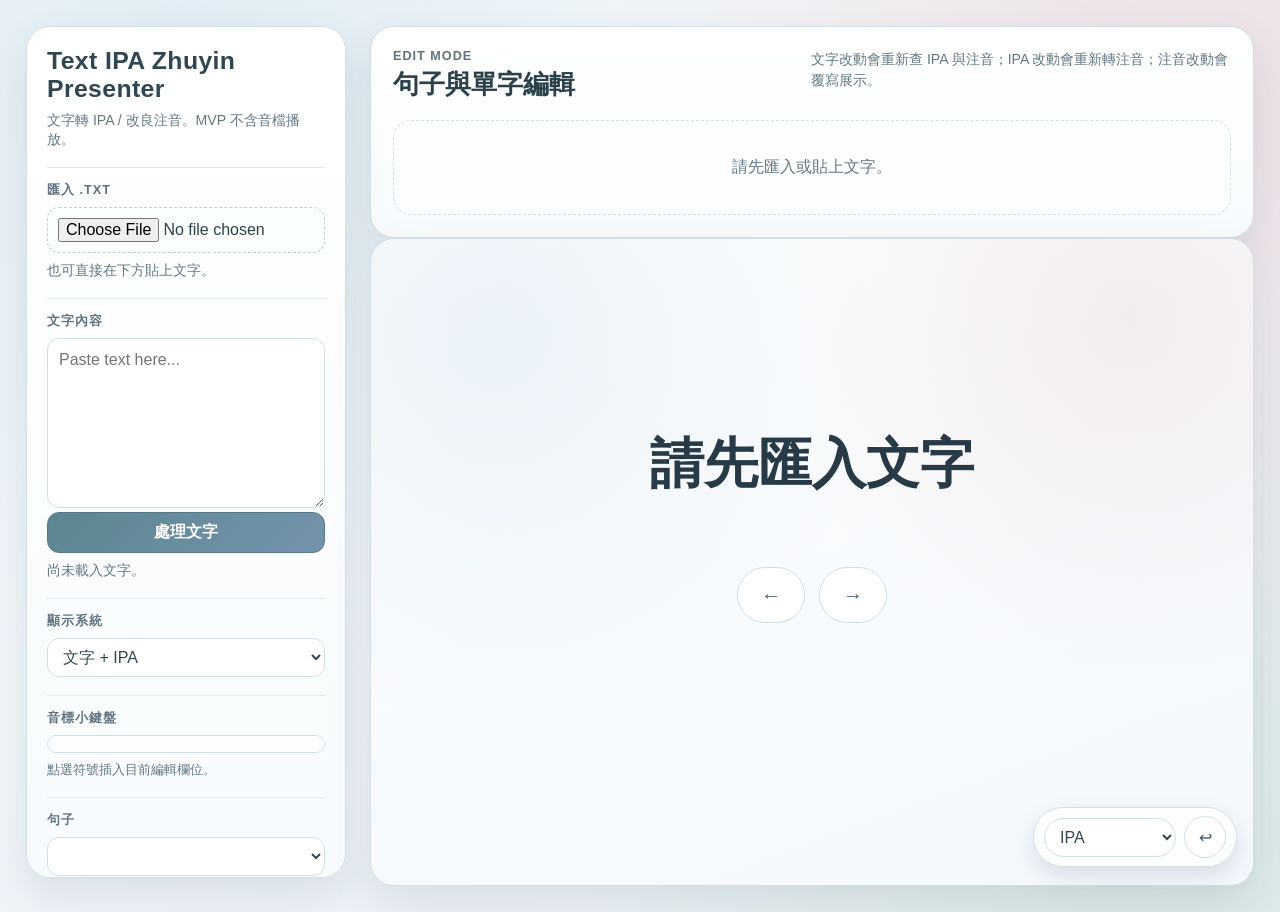
==== app/index.html @ 414f188d "Build standalone browser-executable text IPA/Zhuyin presenter" ====
<!doctype html>
<html lang="zh-Hant">
  <head>
    <meta charset="utf-8">
    <meta name="viewport" content="width=device-width, initial-scale=1">
    <title>Text IPA Zhuyin Presenter</title>
    <link rel="stylesheet" href="styles.css">
  </head>
  <body class="edit-mode">
    <div class="app-shell">
      <aside class="side-panel">
        <section class="brand">
          <h1>Text IPA Zhuyin Presenter</h1>
          <p>文字轉 IPA / 改良注音。MVP 不含音檔播放。</p>
        </section>

        <section class="panel-group">
          <label for="txtInput">匯入 .txt</label>
          <input id="txtInput" type="file" accept=".txt,text/plain">
          <p class="hint">也可直接在下方貼上文字。</p>
        </section>

        <section class="panel-group">
          <label for="textInput">文字內容</label>
          <textarea id="textInput" placeholder="Paste text here..."></textarea>
          <button id="processBtn" class="primary" type="button">處理文字</button>
          <p id="statusLine" class="status-line">尚未載入文字。</p>
        </section>

        <section class="panel-group">
          <label for="displaySystemSelect">顯示系統</label>
          <select id="displaySystemSelect">
            <option value="ipa">文字 + IPA</option>
            <option value="zhuyin_plus">文字 + 改良注音</option>
          </select>
        </section>

        <section class="panel-group">
          <label id="keyboardLabel">音標小鍵盤</label>
          <div id="phonemeKeyboard" class="phoneme-keyboard"></div>
          <p id="keyboardHelp">點選符號插入目前編輯欄位。</p>
        </section>

        <section class="panel-group">
          <label for="sentenceSelect">句子</label>
          <select id="sentenceSelect"></select>
          <div class="jump-controls">
            <button id="prevSentenceBtn" type="button">上一句</button>
            <button id="nextSentenceBtn" type="button">下一句</button>
          </div>
        </section>

        <section class="panel-group button-stack">
          <button id="editModeBtn" class="secondary" type="button">編輯模式</button>
          <button id="presentationModeBtn" class="secondary" type="button">展示模式</button>
          <button id="exportJsonBtn" class="secondary" type="button">匯出 JSON</button>
        </section>
      </aside>

      <main class="content">
        <section id="editSection" class="edit-section panel-card">
          <header class="section-header">
            <div>
              <p class="eyebrow">Edit Mode</p>
              <h2>句子與單字編輯</h2>
            </div>
            <p class="mode-help">文字改動會重新查 IPA 與注音；IPA 改動會重新轉注音；注音改動會覆寫展示。</p>
          </header>
          <div id="sentenceEditor" class="sentence-editor empty-state">請先匯入或貼上文字。</div>
        </section>

        <section id="presentationSection" class="presentation-section" hidden>
          <div class="presentation-stage">
            <p id="presentationSentenceText" class="presentation-sentence-text">請先匯入文字</p>
            <div id="presentationPhonemeLine" class="presentation-phoneme-line"></div>
            <div class="presentation-main-controls">
              <button id="presentationPrevSentenceBtn" class="presentation-main-btn" type="button" aria-label="上一句">←</button>
              <button id="presentationNextSentenceBtn" class="presentation-main-btn" type="button" aria-label="下一句">→</button>
            </div>
          </div>
          <div class="presentation-floating presentation-utility-cluster">
            <select id="presentationDisplaySystemSelect" aria-label="顯示系統">
              <option value="ipa">IPA</option>
              <option value="zhuyin_plus">改良注音</option>
            </select>
            <button id="presentationReturnBtn" class="presentation-utility-btn presentation-return-btn" type="button" aria-label="回編輯模式">↩</button>
          </div>
        </section>
      </main>
    </div>

    <script src="browser_data.js"></script>
    <script src="browser_pipeline.js"></script>
    <script src="app.js"></script>
  </body>
</html>
---- app/styles.css ----
:root {
  --bg-main: #eff4f8;
  --bg-panel: #fdfefe;
  --bg-card: #ffffff;
  --text-main: #2c404a;
  --text-muted: #637783;
  --border: #d3dfe7;
  --accent: #5d8690;
  --accent-strong: #476b74;
  --warning: #99664f;
  --danger: #9e5461;
  --shadow: 0 18px 42px rgba(67, 89, 104, 0.12);
}

* {
  box-sizing: border-box;
}

body {
  margin: 0;
  font-family: "IBM Plex Sans", "Source Sans 3", "Noto Sans", sans-serif;
  color: var(--text-main);
  background:
    radial-gradient(circle at 15% 8%, rgba(219, 233, 242, 0.85) 0, rgba(219, 233, 242, 0) 44%),
    radial-gradient(circle at 92% 12%, rgba(233, 214, 220, 0.7) 0, rgba(233, 214, 220, 0) 42%),
    radial-gradient(circle at 88% 88%, rgba(157, 192, 162, 0.22) 0, rgba(157, 192, 162, 0) 40%),
    linear-gradient(155deg, #f7fafc, #e9f0f5);
  min-height: 100vh;
}

.app-shell {
  display: grid;
  grid-template-columns: 320px 1fr;
  gap: 24px;
  padding: 26px;
}

.side-panel,
.panel-card {
  background: linear-gradient(180deg, #ffffff 0%, #f7fbfd 100%);
  border: 1px solid var(--border);
  border-radius: 24px;
  box-shadow: var(--shadow);
}

.side-panel {
  padding: 20px;
  position: sticky;
  top: 24px;
  max-height: calc(100vh - 48px);
  overflow-y: auto;
}

.brand h1 {
  margin: 0;
  font-family: "Alegreya Sans", "IBM Plex Sans", sans-serif;
  font-size: 1.55rem;
  letter-spacing: 0.015em;
  color: #304650;
}

.brand p,
.hint,
.status-line,
.mode-help {
  color: var(--text-muted);
  font-size: 0.88rem;
}

.brand p,
.hint,
.status-line {
  margin: 8px 0 0;
}

.panel-group {
  margin-top: 18px;
  padding-top: 14px;
  border-top: 1px solid #e4ecf2;
}

label,
.eyebrow {
  display: block;
  font-weight: 700;
  color: #5f727e;
  font-size: 0.79rem;
  letter-spacing: 0.08em;
  text-transform: uppercase;
}

label {
  margin-bottom: 8px;
}

select,
textarea,
button,
input {
  font: inherit;
}

select,
textarea,
input[type="text"] {
  width: 100%;
  padding: 9px 11px;
  border-radius: 12px;
  border: 1px solid var(--border);
  background: #ffffff;
  color: #314650;
  transition: border-color 0.2s ease, box-shadow 0.2s ease;
}

input[type="file"] {
  width: 100%;
  border: 1px dashed #bfd2c4;
  border-radius: 12px;
  padding: 10px;
  background: #fbfffc;
}

textarea {
  min-height: 170px;
  resize: vertical;
  line-height: 1.45;
}

select:focus,
textarea:focus,
input:focus {
  outline: none;
  border-color: #9fb8c4;
  box-shadow: 0 0 0 3px rgba(115, 147, 172, 0.16);
}

button {
  border: 1px solid var(--border);
  border-radius: 12px;
  padding: 9px 12px;
  background: #ffffff;
  cursor: pointer;
  color: #425964;
  transition: all 0.2s ease;
}

button:hover {
  border-color: #a6bbc8;
  transform: translateY(-1px);
}

button.primary {
  width: 100%;
  background: linear-gradient(135deg, #5d8690, #7393ac);
  color: #fff;
  border-color: #567987;
  font-weight: 700;
}

button.secondary {
  width: 100%;
  background: linear-gradient(135deg, #92a8b6, #7f98a9);
  color: #fff;
  border-color: #6f8899;
  font-weight: 700;
}

.button-stack {
  display: grid;
  gap: 8px;
}

.jump-controls {
  margin-top: 10px;
  display: grid;
  grid-template-columns: 1fr 1fr;
  gap: 8px;
}

.content {
  min-width: 0;
}

.edit-section {
  padding: 22px;
}

.section-header {
  display: flex;
  align-items: flex-start;
  justify-content: space-between;
  gap: 18px;
  margin-bottom: 18px;
}

.section-header h2 {
  margin: 4px 0 0;
  font-size: 1.65rem;
}

.eyebrow {
  margin: 0;
}

.mode-help {
  max-width: 420px;
  margin: 0;
  line-height: 1.5;
}

.sentence-editor {
  display: grid;
  gap: 18px;
}

.empty-state {
  padding: 36px;
  text-align: center;
  color: var(--text-muted);
  border: 1px dashed var(--border);
  border-radius: 18px;
  background: rgba(255, 255, 255, 0.54);
}

.sentence-card {
  border: 1px solid #dbe6ed;
  border-radius: 20px;
  background: #fff;
  padding: 18px;
  box-shadow: 0 10px 24px rgba(67, 89, 104, 0.08);
}

.sentence-card.active {
  border-color: #99b6c4;
  box-shadow: 0 14px 32px rgba(67, 89, 104, 0.14);
}

.sentence-card header {
  display: flex;
  justify-content: space-between;
  align-items: center;
  gap: 12px;
  margin-bottom: 12px;
}

.sentence-card h3 {
  margin: 0;
  font-size: 1.05rem;
}

.sentence-text-input {
  width: 100%;
  min-height: 78px;
  margin-bottom: 14px;
}

.word-list {
  display: grid;
  gap: 10px;
}

.word-row {
  display: grid;
  grid-template-columns: minmax(120px, 0.85fr) minmax(220px, 1.6fr) minmax(180px, 1fr);
  gap: 10px;
  align-items: start;
  padding: 12px;
  border-radius: 14px;
  background: #f8fbfd;
  border: 1px solid #e4edf3;
}

.field-label {
  margin: 0 0 6px;
  color: var(--text-muted);
  font-size: 0.75rem;
  font-weight: 700;
  letter-spacing: 0.08em;
  text-transform: uppercase;
}

.ipa-input {
  font-family: "JetBrains Mono", "Fira Code", monospace;
}

.editable-token-input.active {
  border-color: #8eabb8;
  box-shadow: 0 0 0 3px rgba(115, 147, 172, 0.18);
}

.display-preview {
  min-height: 38px;
  padding: 8px 10px;
  border: 1px solid #dce7ed;
  border-radius: 12px;
  background: #ffffff;
  font-family: "JetBrains Mono", "Fira Code", monospace;
  line-height: 1.4;
}

.source-tag {
  display: inline-flex;
  align-items: center;
  min-height: 28px;
  padding: 4px 8px;
  border-radius: 999px;
  background: #edf4f8;
  color: #58707c;
  font-size: 0.78rem;
}

.phoneme-keyboard {
  display: flex;
  flex-wrap: wrap;
  gap: 6px;
  max-height: 188px;
  overflow-y: auto;
  padding: 8px;
  border: 1px solid var(--border);
  border-radius: 10px;
  background: rgba(255, 255, 255, 0.6);
}

.key-chip {
  border: 1px solid var(--border);
  border-radius: 999px;
  background: #fff;
  padding: 4px 9px;
  font-size: 0.82rem;
  line-height: 1.2;
  color: var(--text-main);
}

.key-chip:hover {
  border-color: var(--accent);
}

#keyboardHelp {
  margin: 8px 0 0;
  color: var(--text-muted);
  font-size: 0.84rem;
}

#keyboardHelp.status-error {
  color: var(--danger);
}

.presentation-section {
  position: relative;
  --presentation-scale: 1;
  min-height: 72vh;
  padding: 26px 26px 96px;
  background:
    radial-gradient(circle at 14% 14%, rgba(219, 233, 242, 0.52), rgba(219, 233, 242, 0) 42%),
    radial-gradient(circle at 86% 12%, rgba(233, 214, 220, 0.42), rgba(233, 214, 220, 0) 38%),
    linear-gradient(160deg, #fefefe, #f3f8fc);
  border: 1px solid var(--border);
  border-radius: 24px;
  box-shadow: var(--shadow);
  display: flex;
  align-items: center;
}

.presentation-stage {
  max-width: min(1280px, calc(100vw - 32px));
  width: 100%;
  margin: 0 auto;
  text-align: center;
  display: flex;
  flex-direction: column;
  gap: 30px;
}

.presentation-sentence-text {
  margin: 0;
  font-family: "Alegreya Sans", "IBM Plex Sans", sans-serif;
  font-size: clamp(2.05rem, 4.5vw, 3.4rem);
  line-height: 1.22;
  color: #273a45;
  font-weight: 700;
}

.presentation-phoneme-line {
  margin: 0 auto;
  width: 100%;
  display: flex;
  flex-direction: column;
  gap: 18px;
  align-items: stretch;
}

.presentation-phoneme-label {
  color: var(--text-muted);
  font-size: 1.08rem;
  letter-spacing: 0.06em;
  text-transform: uppercase;
  font-weight: 700;
}

.presentation-phoneme-row {
  width: 100%;
  overflow-x: hidden;
  padding-bottom: 4px;
}

.presentation-phoneme-line.scrollable .presentation-phoneme-row {
  overflow-x: auto;
  scrollbar-gutter: stable both-edges;
}

.presentation-sentence-matrix {
  width: 100%;
  min-width: 0;
  display: flex;
  flex-direction: column;
  gap: 26px;
}

.presentation-line-matrix {
  --presentation-row-gap: 14px;
  --presentation-group-gap: clamp(14px, 1.8vw, 24px);
  width: 100%;
  min-width: 0;
  display: block;
}

.presentation-line-groups {
  display: flex;
  flex-wrap: nowrap;
  justify-content: center;
  align-items: flex-start;
  gap: var(--presentation-group-gap, clamp(14px, 1.8vw, 24px));
  width: 100%;
}

.presentation-word-group {
  --presentation-word-syllables: 1;
  --presentation-word-gap: 14px;
  --presentation-word-min-width: 72px;
  --presentation-word-columns-template: minmax(var(--presentation-word-min-width), 1fr);
  display: grid;
  grid-template-rows: repeat(4, minmax(0, auto));
  row-gap: var(--presentation-row-gap, 14px);
  width: max-content;
  min-width: var(--presentation-word-min-width);
  padding: clamp(8px, 1vw, 14px) clamp(10px, 1.2vw, 16px);
  border-radius: 14px;
  background: rgba(216, 160, 110, 0.03);
  border: 1px solid rgba(198, 141, 92, 0.1);
}

.presentation-word-cell,
.presentation-word-slot-cells {
  display: grid;
  grid-template-columns: var(--presentation-word-columns-template);
  column-gap: var(--presentation-word-gap, 14px);
  align-items: center;
  justify-items: center;
}

.presentation-word-cell {
  display: flex;
  align-items: center;
  justify-content: center;
  min-width: var(--presentation-word-min-width);
  text-align: center;
  width: 100%;
}

.presentation-word-slot-row {
  display: block;
}

.presentation-word-span {
  text-align: center;
  font-family: "Alegreya Sans", "IBM Plex Sans", sans-serif;
  font-size: clamp(1.65rem, calc(2.1rem * var(--presentation-scale)), 2.95rem);
  line-height: 1.12;
  font-weight: 700;
  color: #324957;
  white-space: nowrap;
}

.presentation-slot-cell {
  min-height: 1.4em;
  line-height: 1.15;
  text-align: center;
  font-family: "JetBrains Mono", "Fira Code", monospace;
  font-size: clamp(1.42rem, calc(1.85rem * var(--presentation-scale)), 2.55rem);
  color: #324957;
  white-space: nowrap;
  border-radius: 10px;
  background: rgba(220, 166, 115, 0.045);
  padding: 0.05em 0.12em;
}

.presentation-slot-cell.empty {
  color: #9aaab4;
  background: rgba(220, 166, 115, 0.03);
}

.presentation-main-controls {
  display: inline-flex;
  align-items: center;
  justify-content: center;
  gap: 14px;
  margin: 10px auto 0;
}

.presentation-main-btn {
  min-width: 68px;
  min-height: 56px;
  border-radius: 999px;
  border: 1px solid #cfdee8;
  background: #ffffff;
  font-size: 1.24rem;
  font-weight: 700;
  color: #466170;
}

.presentation-floating {
  position: absolute;
  z-index: 2;
}

.presentation-utility-cluster {
  right: 16px;
  bottom: 18px;
  display: inline-flex;
  align-items: center;
  justify-content: flex-end;
  gap: 8px;
  flex-wrap: wrap;
  padding: 8px 10px;
  border-radius: 999px;
  border: 1px solid #d4e0e8;
  background: #ffffffda;
  box-shadow: 0 10px 22px rgba(74, 96, 111, 0.16);
  max-width: calc(100% - 32px);
}

.presentation-utility-cluster select {
  width: 132px;
  border-radius: 999px;
}

.presentation-utility-btn {
  width: 42px;
  height: 42px;
  padding: 0;
  border-radius: 999px;
  background: #fff;
  display: inline-flex;
  align-items: center;
  justify-content: center;
}

.presentation-mode .side-panel {
  display: none;
}

.presentation-mode .app-shell {
  display: block;
  padding: 16px;
}

.presentation-mode #editSection {
  display: none;
}

.presentation-mode #presentationSection {
  min-height: calc(100vh - 32px);
}

@media (max-width: 980px) {
  .app-shell {
    grid-template-columns: 1fr;
    padding: 18px;
  }

  .side-panel {
    position: static;
    max-height: none;
  }

  .word-row {
    grid-template-columns: 1fr;
  }
}

@media (max-width: 680px) {
  .app-shell {
    padding: 12px;
  }

  .edit-section,
  .presentation-section {
    padding: 16px;
  }

  .section-header {
    display: block;
  }

  .mode-help {
    margin-top: 8px;
  }

  .presentation-section {
    padding: 14px 14px 104px;
  }

  .presentation-stage {
    gap: 24px;
  }

  .presentation-line-groups {
    justify-content: flex-start;
    gap: 8px;
  }

  .presentation-word-group {
    padding: 7px 8px;
  }

  .presentation-word-slot-cells {
    column-gap: 10px;
  }

  .presentation-utility-cluster {
    right: 10px;
    bottom: 10px;
    gap: 6px;
    padding: 6px 8px;
    max-width: calc(100% - 20px);
  }
}
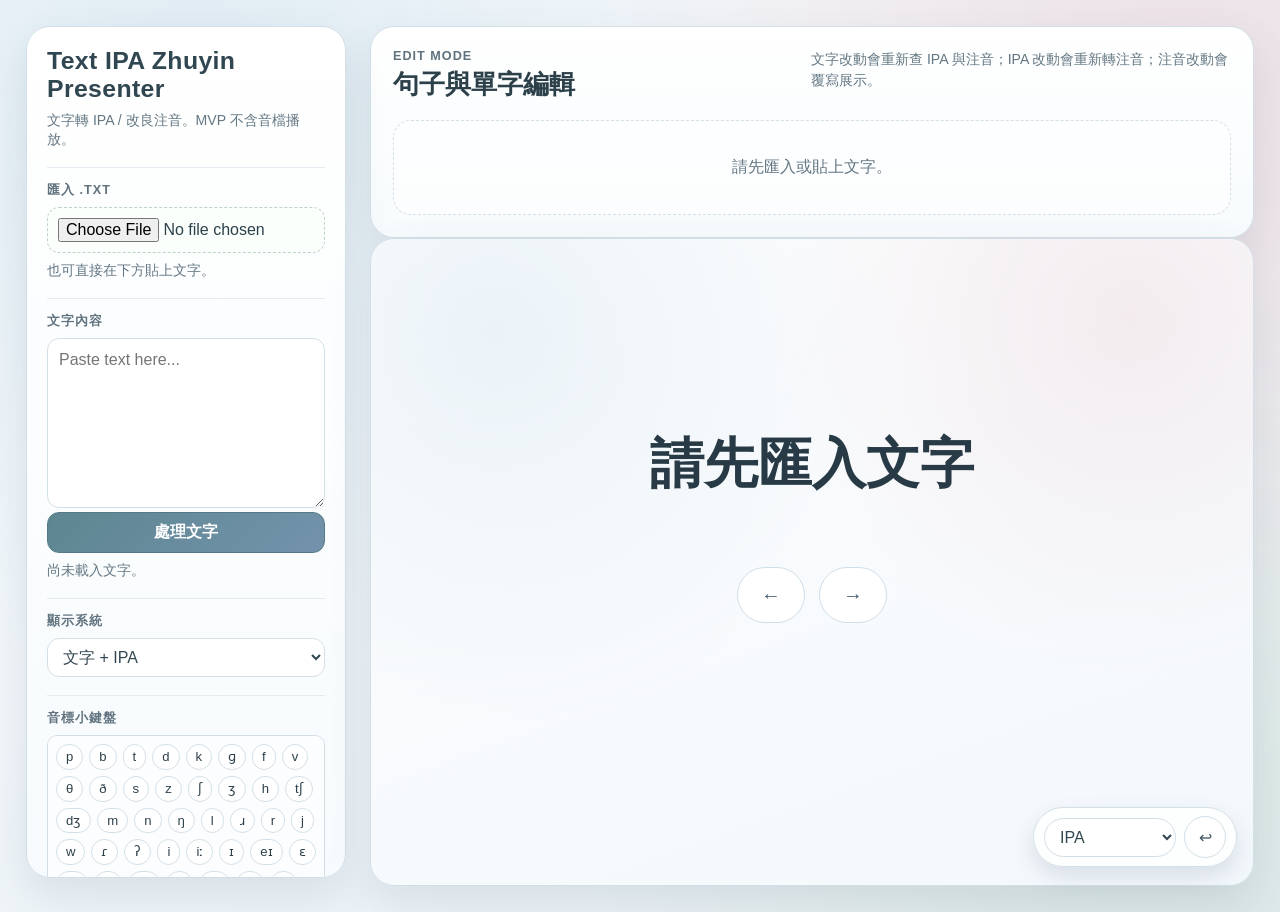
==== commit b2390ba2: "Prepare privacy-hardened static deployment for GitHub Pages" ====
--- a/app/index.html
+++ b/app/index.html
@@ -3,6 +3,8 @@
   <head>
     <meta charset="utf-8">
     <meta name="viewport" content="width=device-width, initial-scale=1">
+    <meta name="app-static-only" content="auto">
+    <meta http-equiv="Content-Security-Policy" content="default-src 'self'; script-src 'self'; style-src 'self'; img-src 'self' data:; font-src 'self'; connect-src 'self'; object-src 'none'; base-uri 'none'; frame-ancestors 'none'; form-action 'none'">
     <title>Text IPA Zhuyin Presenter</title>
     <link rel="stylesheet" href="styles.css">
   </head>
--- a/app/styles.css
+++ b/app/styles.css
@@ -309,6 +309,46 @@
   font-size: 0.78rem;
 }
 
+.word-meta-row {
+  margin-top: 8px;
+  display: flex;
+  align-items: center;
+  justify-content: space-between;
+  gap: 8px;
+  flex-wrap: wrap;
+}
+
+.syllable-control {
+  display: inline-flex;
+  align-items: center;
+  gap: 6px;
+  padding: 4px 8px;
+  border-radius: 10px;
+  border: 1px solid #d7e4ec;
+  background: #ffffff;
+}
+
+.syllable-control-label,
+.syllable-control-hint {
+  font-size: 0.74rem;
+  color: #607581;
+  white-space: nowrap;
+}
+
+.syllable-control-label {
+  font-weight: 700;
+}
+
+.syllable-count-input {
+  width: 64px;
+  min-height: 28px;
+  padding: 4px 6px;
+  border-radius: 8px;
+  border: 1px solid #d3dfe7;
+  background: #ffffff;
+  color: #314650;
+}
+
 .phoneme-keyboard {
   display: flex;
   flex-wrap: wrap;
